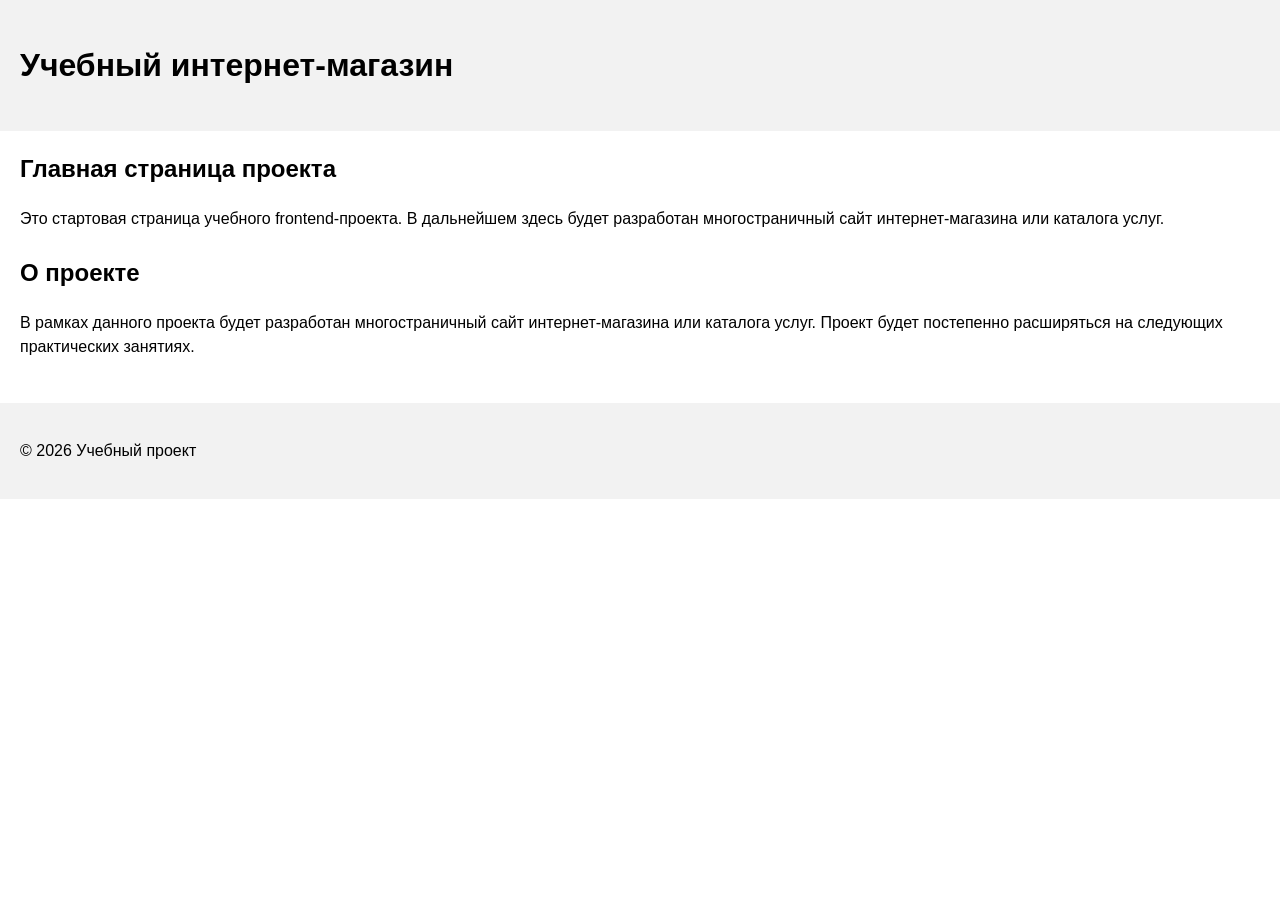
==== index.html @ af31fa7b "feat: add project description section" ====
<!DOCTYPE html>
<html lang="ru">
<head>
    <meta charset="UTF-8">
    <meta name="viewport" content="width=device-width, initial-scale=1.0">
    <title>Каталог товаров</title>
    <link rel="stylesheet" href="css/style.css">
</head>
<body>
    <header>
        <h1>Учебный интернет-магазин</h1>
    </header>
    <main>
        <section>
            <h2>Главная страница проекта</h2>
            <p>
                Это стартовая страница учебного frontend-проекта.
                В дальнейшем здесь будет разработан многостраничный сайт
                интернет-магазина или каталога услуг.
            </p>
        </section>
                <section>
            <h2>О проекте</h2>
            <p>
                В рамках данного проекта будет разработан многостраничный сайт
                интернет-магазина или каталога услуг. Проект будет постепенно
                расширяться на следующих практических занятиях.
            </p>
        </section>
    </main>
    <footer>
        <p>&copy; 2026 Учебный проект</p>
    </footer>
</body>
</html>
---- css/style.css ----
body {
    margin: 0;
    font-family: Arial, sans-serif;
    line-height: 1.5;
}

header, main, footer {
    padding: 20px;
}

header {
    background-color: #f2f2f2;
}

footer {
    background-color: #f2f2f2;
}
section {
    margin-bottom: 24px;
}

section h2 {
    margin-top: 0;
}
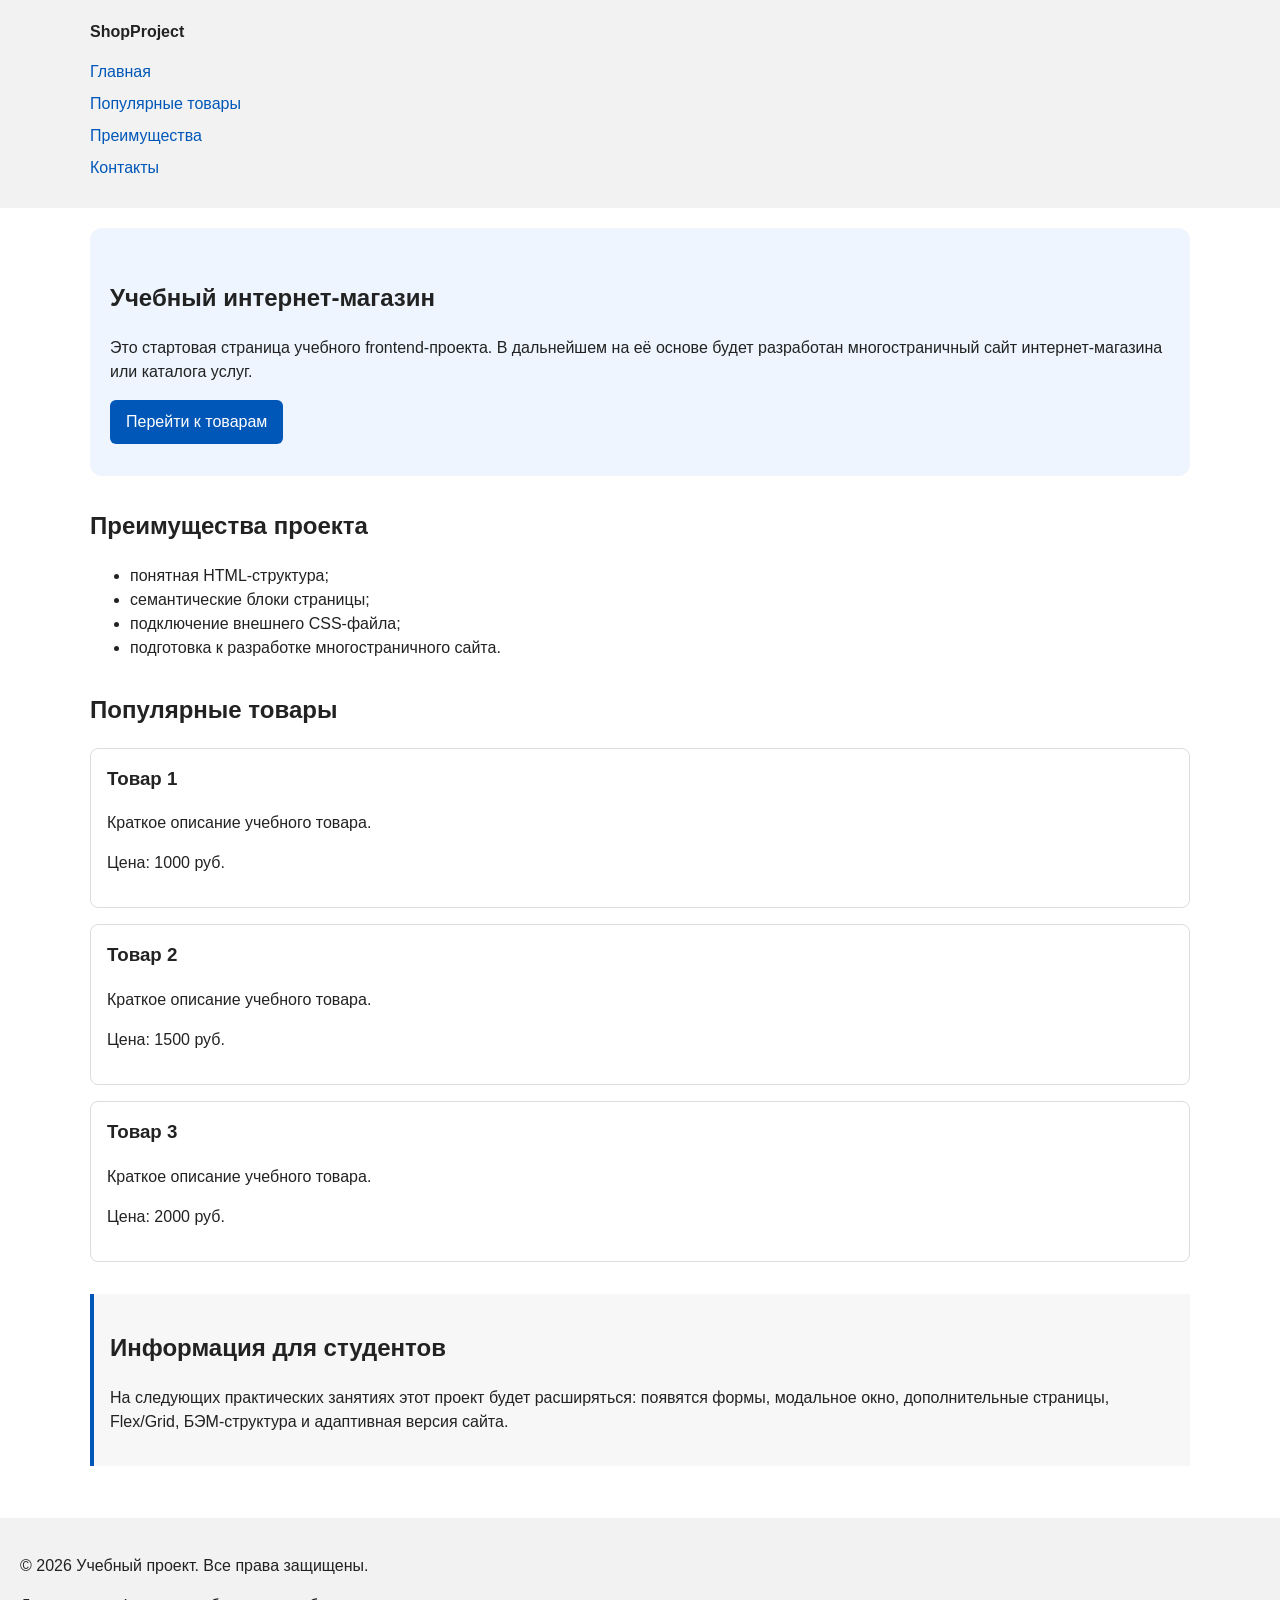
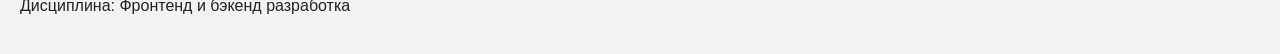
==== commit 061ca936: "feat: add semantic HTML structure and base CSS styles" ====
--- a/index.html
+++ b/index.html
@@ -1,35 +1,86 @@
 <!DOCTYPE html>
 <html lang="ru">
 <head>
-    <meta charset="UTF-8">
-    <meta name="viewport" content="width=device-width, initial-scale=1.0">
-    <title>Каталог товаров</title>
-    <link rel="stylesheet" href="css/style.css">
+  <meta charset="UTF-8">
+  <meta name="viewport" content="width=device-width, initial-scale=1.0">
+  <title>Учебный интернет-магазин</title>
+  <link rel="stylesheet" href="css/style.css">
 </head>
 <body>
-    <header>
-        <h1>Учебный интернет-магазин</h1>
-    </header>
-    <main>
-        <section>
-            <h2>Главная страница проекта</h2>
-            <p>
-                Это стартовая страница учебного frontend-проекта.
-                В дальнейшем здесь будет разработан многостраничный сайт
-                интернет-магазина или каталога услуг.
-            </p>
-        </section>
-                <section>
-            <h2>О проекте</h2>
-            <p>
-                В рамках данного проекта будет разработан многостраничный сайт
-                интернет-магазина или каталога услуг. Проект будет постепенно
-                расширяться на следующих практических занятиях.
-            </p>
-        </section>
-    </main>
-    <footer>
-        <p>&copy; 2026 Учебный проект</p>
-    </footer>
+
+  <header>
+    <div class="site-header">
+      <a class="site-logo" href="index.html">ShopProject</a>
+
+      <nav class="site-nav" aria-label="Основная навигация">
+        <ul class="site-nav__list">
+          <li><a href="index.html">Главная</a></li>
+          <li><a href="#popular">Популярные товары</a></li>
+          <li><a href="#advantages">Преимущества</a></li>
+          <li><a href="#contacts">Контакты</a></li>
+        </ul>
+      </nav>
+    </div>
+  </header>
+
+  <main>
+    <section class="hero">
+      <h1>Учебный интернет-магазин</h1>
+      <p>
+        Это стартовая страница учебного frontend-проекта.
+        В дальнейшем на её основе будет разработан многостраничный сайт
+        интернет-магазина или каталога услуг.
+      </p>
+      <a class="button" href="#popular">Перейти к товарам</a>
+    </section>
+
+    <section class="section" id="advantages">
+      <h2>Преимущества проекта</h2>
+
+      <ul class="advantages-list">
+        <li>понятная HTML-структура;</li>
+        <li>семантические блоки страницы;</li>
+        <li>подключение внешнего CSS-файла;</li>
+        <li>подготовка к разработке многостраничного сайта.</li>
+      </ul>
+    </section>
+
+    <section class="section" id="popular">
+      <h2>Популярные товары</h2>
+
+      <article class="product-card">
+        <h3>Товар 1</h3>
+        <p>Краткое описание учебного товара.</p>
+        <p>Цена: 1000 руб.</p>
+      </article>
+
+      <article class="product-card">
+        <h3>Товар 2</h3>
+        <p>Краткое описание учебного товара.</p>
+        <p>Цена: 1500 руб.</p>
+      </article>
+
+      <article class="product-card">
+        <h3>Товар 3</h3>
+        <p>Краткое описание учебного товара.</p>
+        <p>Цена: 2000 руб.</p>
+      </article>
+    </section>
+
+    <aside class="aside-info">
+      <h2>Информация для студентов</h2>
+      <p>
+        На следующих практических занятиях этот проект будет расширяться:
+        появятся формы, модальное окно, дополнительные страницы, Flex/Grid,
+        БЭМ-структура и адаптивная версия сайта.
+      </p>
+    </aside>
+  </main>
+
+  <footer id="contacts">
+    <p>&copy; 2026 Учебный проект. Все права защищены.</p>
+    <p>Дисциплина: Фронтенд и бэкенд разработка</p>
+  </footer>
+
 </body>
 </html>
--- a/css/style.css
+++ b/css/style.css
@@ -1,24 +1,172 @@
-body {
-    margin: 0;
-    font-family: Arial, sans-serif;
-    line-height: 1.5;
+/*
+  Универсальное правило для всех элементов.
+  border-box делает расчёт размеров более понятным:
+  width включает content, padding и border.
+*/
+* {
+  box-sizing: border-box;
 }
 
-header, main, footer {
-    padding: 20px;
+/*
+  Убираем стандартный внешний отступ браузера у body.
+  Без этого вокруг страницы может появиться белая рамка.
+*/
+body {
+  margin: 0;
+  font-family: Arial, sans-serif;
+  line-height: 1.5;
+  color: #222222;
+  background-color: #ffffff;
 }
 
-header {
-    background-color: #f2f2f2;
+/*
+  Задаём внутренние отступы для основных областей страницы.
+  Это делает содержимое визуально отделённым от краёв окна браузера.
+*/
+header,
+main,
+footer {
+  padding: 20px;
 }
 
-footer {
-    background-color: #f2f2f2;
-}
-section {
-    margin-bottom: 24px;
+/*
+  Оформляем шапку страницы.
+  Пока используется простой светло-серый фон.
+*/
+header {
+  background-color: #f2f2f2;
 }
 
-section h2 {
-    margin-top: 0;
+/*
+  Оформляем подвал страницы тем же фоном,
+  чтобы визуально отделить его от основного содержимого.
+*/
+footer {
+  background-color: #f2f2f2;
 }
+
+/*
+  Ограничиваем ширину содержимого шапки,
+  чтобы оно не растягивалось слишком сильно на широких экранах.
+*/
+.site-header {
+  max-width: 1100px;
+  margin: 0 auto;
+}
+
+/*
+  Оформляем текстовый логотип.
+*/
+.site-logo {
+  font-weight: bold;
+  text-decoration: none;
+  color: #222222;
+}
+
+/*
+  Убираем стандартные отступы и маркеры списка навигации.
+*/
+.site-nav__list {
+  padding: 0;
+  margin: 16px 0 0;
+  list-style: none;
+}
+
+/*
+  Добавляем расстояние между пунктами меню.
+*/
+.site-nav__list li {
+  margin-bottom: 8px;
+}
+
+/*
+  Оформляем ссылки меню.
+*/
+.site-nav__list a {
+  color: #0057b8;
+  text-decoration: none;
+}
+
+/*
+  При наведении мыши подчёркиваем ссылку.
+  Подробно состояния интерфейса будут рассмотрены в практической работе 1.7.
+*/
+.site-nav__list a:hover {
+  text-decoration: underline;
+}
+
+/*
+  Hero-блок — первый крупный блок страницы.
+  Он визуально отделяется от остальных разделов фоном и отступами.
+*/
+.hero {
+  max-width: 1100px;
+  margin: 0 auto 32px;
+  padding: 32px 20px;
+  background-color: #eef5ff;
+  border-radius: 12px;
+}
+
+/*
+  Общий класс для разделов страницы.
+*/
+.section {
+  max-width: 1100px;
+  margin: 0 auto 32px;
+}
+
+/*
+  Убираем лишний верхний отступ у заголовков разделов.
+*/
+.section h2 {
+  margin-top: 0;
+}
+
+/*
+  Карточка товара — самостоятельный блок.
+  На следующих занятиях карточки будут доработаны и выстроены в сетку.
+*/
+.product-card {
+  margin-bottom: 16px;
+  padding: 16px;
+  border: 1px solid #dddddd;
+  border-radius: 8px;
+  background-color: #ffffff;
+}
+
+/*
+  Убираем лишний верхний отступ у заголовка карточки.
+*/
+.product-card h3 {
+  margin-top: 0;
+}
+
+/*
+  Пока это обычная ссылка, но визуально она оформляется как кнопка.
+*/
+.button {
+  display: inline-block;
+  padding: 10px 16px;
+  color: #ffffff;
+  background-color: #0057b8;
+  text-decoration: none;
+  border-radius: 6px;
+}
+
+/*
+  Простое состояние наведения для кнопки.
+*/
+.button:hover {
+  background-color: #003f86;
+}
+
+/*
+  Дополнительный информационный блок.
+*/
+.aside-info {
+  max-width: 1100px;
+  margin: 0 auto 32px;
+  padding: 16px;
+  border-left: 4px solid #0057b8;
+  background-color: #f7f7f7;
+}
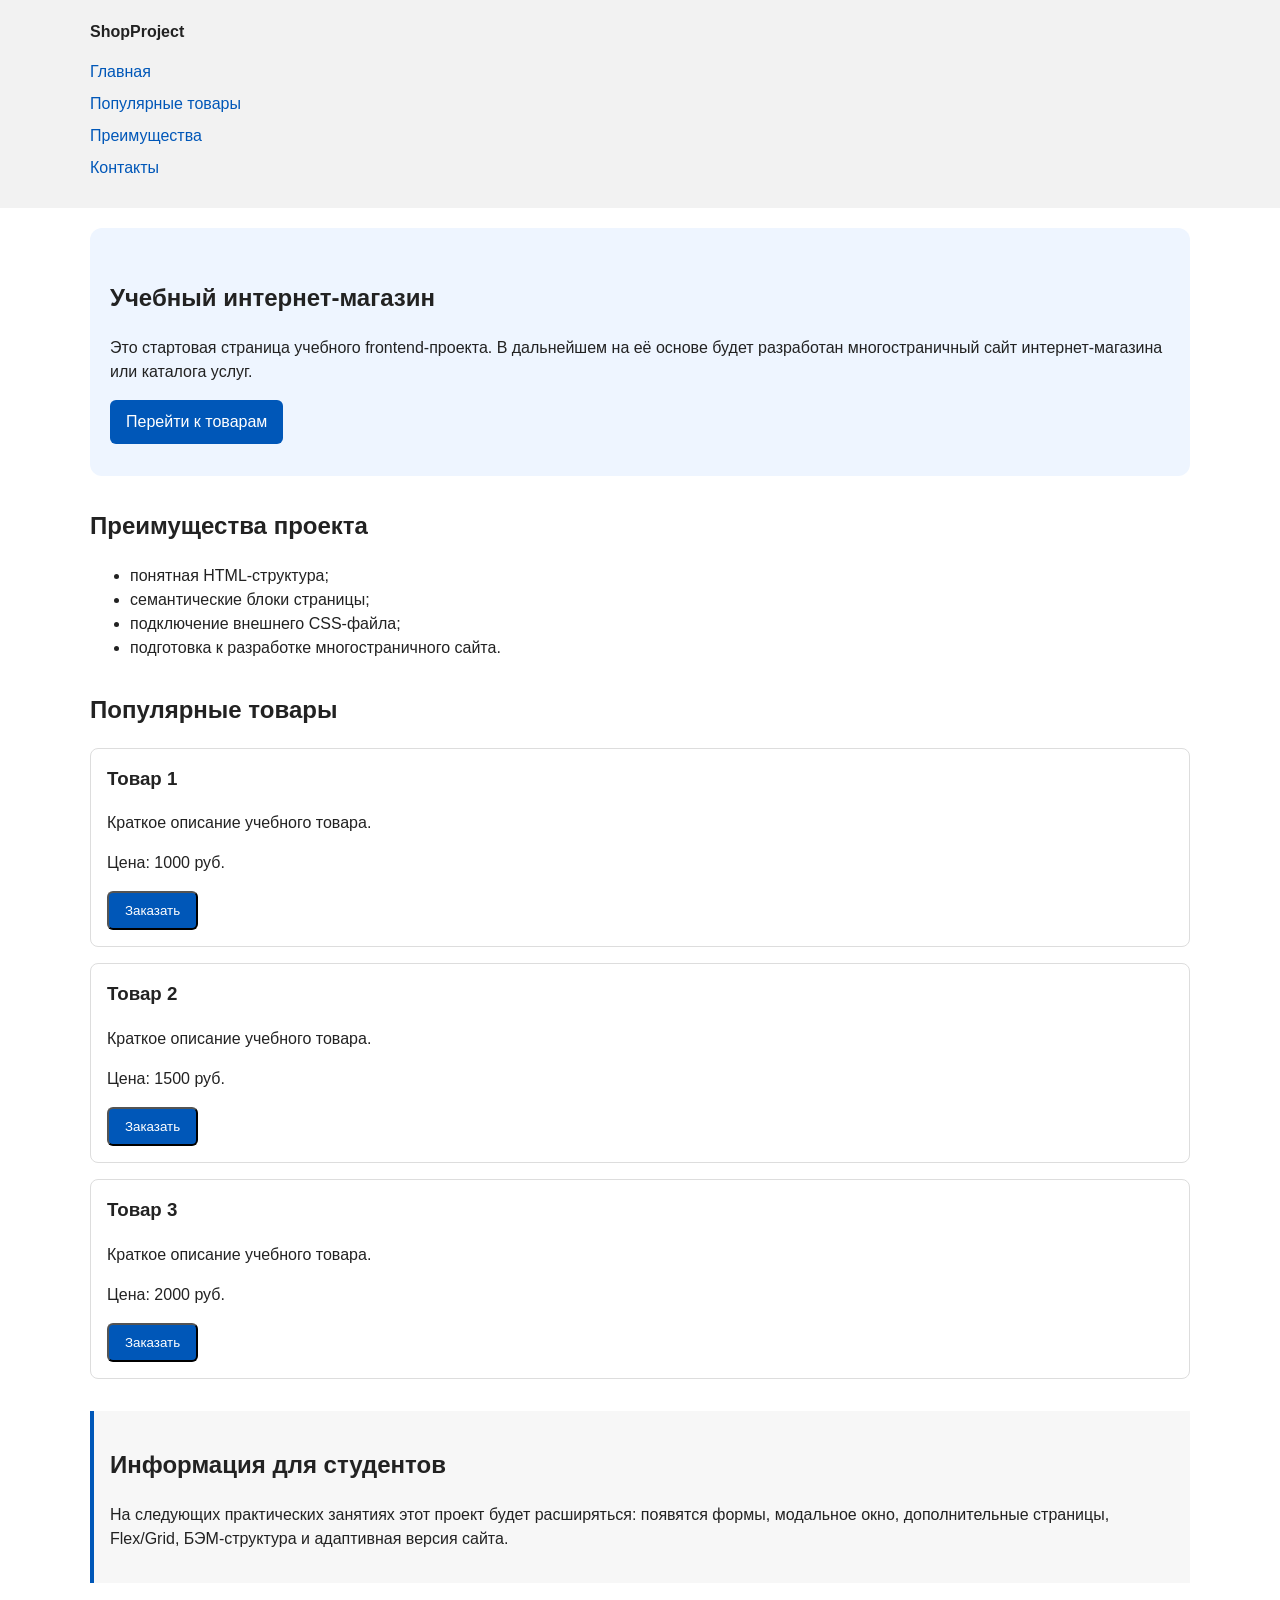
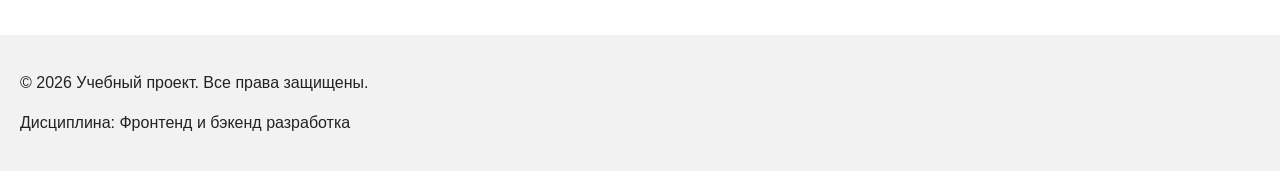
==== commit 17ad7df8: "feat: add order form modal and validation" ====
--- a/index.html
+++ b/index.html
@@ -5,6 +5,7 @@
   <meta name="viewport" content="width=device-width, initial-scale=1.0">
   <title>Учебный интернет-магазин</title>
   <link rel="stylesheet" href="css/style.css">
+  <script src="js/main.js" defer></script>
 </head>
 <body>
 
@@ -52,18 +53,27 @@
         <h3>Товар 1</h3>
         <p>Краткое описание учебного товара.</p>
         <p>Цена: 1000 руб.</p>
+        <button class="button product-card__button" type="button" data-product="Товар 1">
+          Заказать
+        </button>
       </article>
 
       <article class="product-card">
         <h3>Товар 2</h3>
         <p>Краткое описание учебного товара.</p>
         <p>Цена: 1500 руб.</p>
+        <button class="button product-card__button" type="button" data-product="Товар 2">
+          Заказать
+        </button>
       </article>
 
       <article class="product-card">
         <h3>Товар 3</h3>
         <p>Краткое описание учебного товара.</p>
         <p>Цена: 2000 руб.</p>
+        <button class="button product-card__button" type="button" data-product="Товар 3">
+          Заказать
+        </button>
       </article>
     </section>
 
@@ -82,5 +92,102 @@
     <p>Дисциплина: Фронтенд и бэкенд разработка</p>
   </footer>
 
+  <dialog class="order-dialog" id="order-dialog" aria-labelledby="order-dialog-title">
+    <h2 id="order-dialog-title">Оформление заявки</h2>
+
+    <form class="order-form" id="order-form" action="#" method="post" novalidate>
+      <input id="selected-product" name="selected-product" type="hidden">
+
+      <div class="form-field">
+        <label for="order-name">Имя</label>
+        <input
+          id="order-name"
+          name="name"
+          type="text"
+          placeholder="Введите ваше имя"
+          minlength="2"
+          autocomplete="given-name"
+          required
+        >
+      </div>
+
+      <div class="form-field">
+        <label for="order-email">E-mail</label>
+        <input
+          id="order-email"
+          name="email"
+          type="email"
+          placeholder="example@mail.ru"
+          autocomplete="email"
+          required
+        >
+      </div>
+
+      <div class="form-field">
+        <label for="order-phone">Телефон</label>
+        <input
+          id="order-phone"
+          name="phone"
+          type="tel"
+          inputmode="tel"
+          placeholder="+7 (900) 000-00-00"
+          pattern="^\+7 \(\d{3}\) \d{3}-\d{2}-\d{2}$"
+          required
+        >
+        <small>Формат: +7 (900) 000-00-00</small>
+      </div>
+
+      <div class="form-field">
+        <label for="order-date">Дата связи</label>
+        <input
+          id="order-date"
+          name="date"
+          type="date"
+        >
+      </div>
+
+      <div class="form-field">
+        <label for="order-topic">Тема заявки</label>
+        <select id="order-topic" name="topic" required>
+          <option value="">Выберите тему</option>
+          <option value="product">Заказ товара</option>
+          <option value="consultation">Консультация</option>
+          <option value="delivery">Доставка</option>
+        </select>
+      </div>
+
+      <div class="form-field">
+        <label for="order-comment">Комментарий</label>
+        <textarea
+          id="order-comment"
+          name="comment"
+          rows="4"
+          placeholder="Укажите дополнительную информацию"
+        ></textarea>
+      </div>
+
+      <div class="form-field form-field--checkbox">
+        <label>
+          <input
+            id="order-agreement"
+            name="agreement"
+            type="checkbox"
+            required
+          >
+          Я согласен на обработку данных
+        </label>
+      </div>
+
+      <div class="form-actions">
+        <button type="button" id="close-order-dialog">Закрыть</button>
+        <button type="submit">Отправить заявку</button>
+      </div>
+    </form>
+  </dialog>
+
+  <p class="success-message" id="success-message" hidden>
+    Форма успешно отправлена!
+  </p>
+
 </body>
 </html>
--- a/css/style.css
+++ b/css/style.css
@@ -170,3 +170,105 @@
   border-left: 4px solid #0057b8;
   background-color: #f7f7f7;
 }
+
+/*
+  Модальное окно.
+  Элемент dialog сам умеет открываться поверх страницы.
+*/
+.order-dialog {
+  width: min(100% - 32px, 560px);
+  padding: 24px;
+  border: none;
+  border-radius: 12px;
+}
+
+/*
+  Затемнение фона за модальным окном.
+*/
+.order-dialog::backdrop {
+  background-color: rgba(0, 0, 0, 0.5);
+}
+
+/*
+  Поле формы.
+  Каждый блок получает нижний отступ.
+*/
+.form-field {
+  margin-bottom: 16px;
+}
+
+/*
+  Подпись поля.
+*/
+.form-field label {
+  display: block;
+  margin-bottom: 6px;
+}
+
+/*
+  Основные поля формы.
+*/
+.form-field input,
+.form-field select,
+.form-field textarea {
+  width: 100%;
+  padding: 10px 12px;
+  border: 1px solid #cccccc;
+  border-radius: 6px;
+  font: inherit;
+}
+
+/*
+  Checkbox не должен занимать всю ширину.
+*/
+.form-field input[type="checkbox"] {
+  width: auto;
+}
+
+/*
+  Подсказка под полем телефона.
+*/
+.form-field small {
+  display: block;
+  margin-top: 4px;
+  color: #666666;
+}
+
+/*
+  Видимый фокус для клавиатурной навигации.
+*/
+.form-field input:focus-visible,
+.form-field select:focus-visible,
+.form-field textarea:focus-visible,
+.form-actions button:focus-visible {
+  outline: 2px solid #0057b8;
+  outline-offset: 2px;
+}
+
+/*
+  Подсветка ошибочных полей.
+  Атрибут aria-invalid будет добавляться через JavaScript.
+*/
+[aria-invalid="true"] {
+  border-color: #b00020;
+}
+
+/*
+  Кнопки формы.
+*/
+.form-actions {
+  display: flex;
+  gap: 12px;
+  margin-top: 20px;
+}
+
+/*
+  Сообщение об успешной отправке.
+*/
+.success-message {
+  max-width: 1100px;
+  margin: 24px auto;
+  padding: 16px;
+  border-left: 4px solid #168a2f;
+  background-color: #eefaf0;
+}
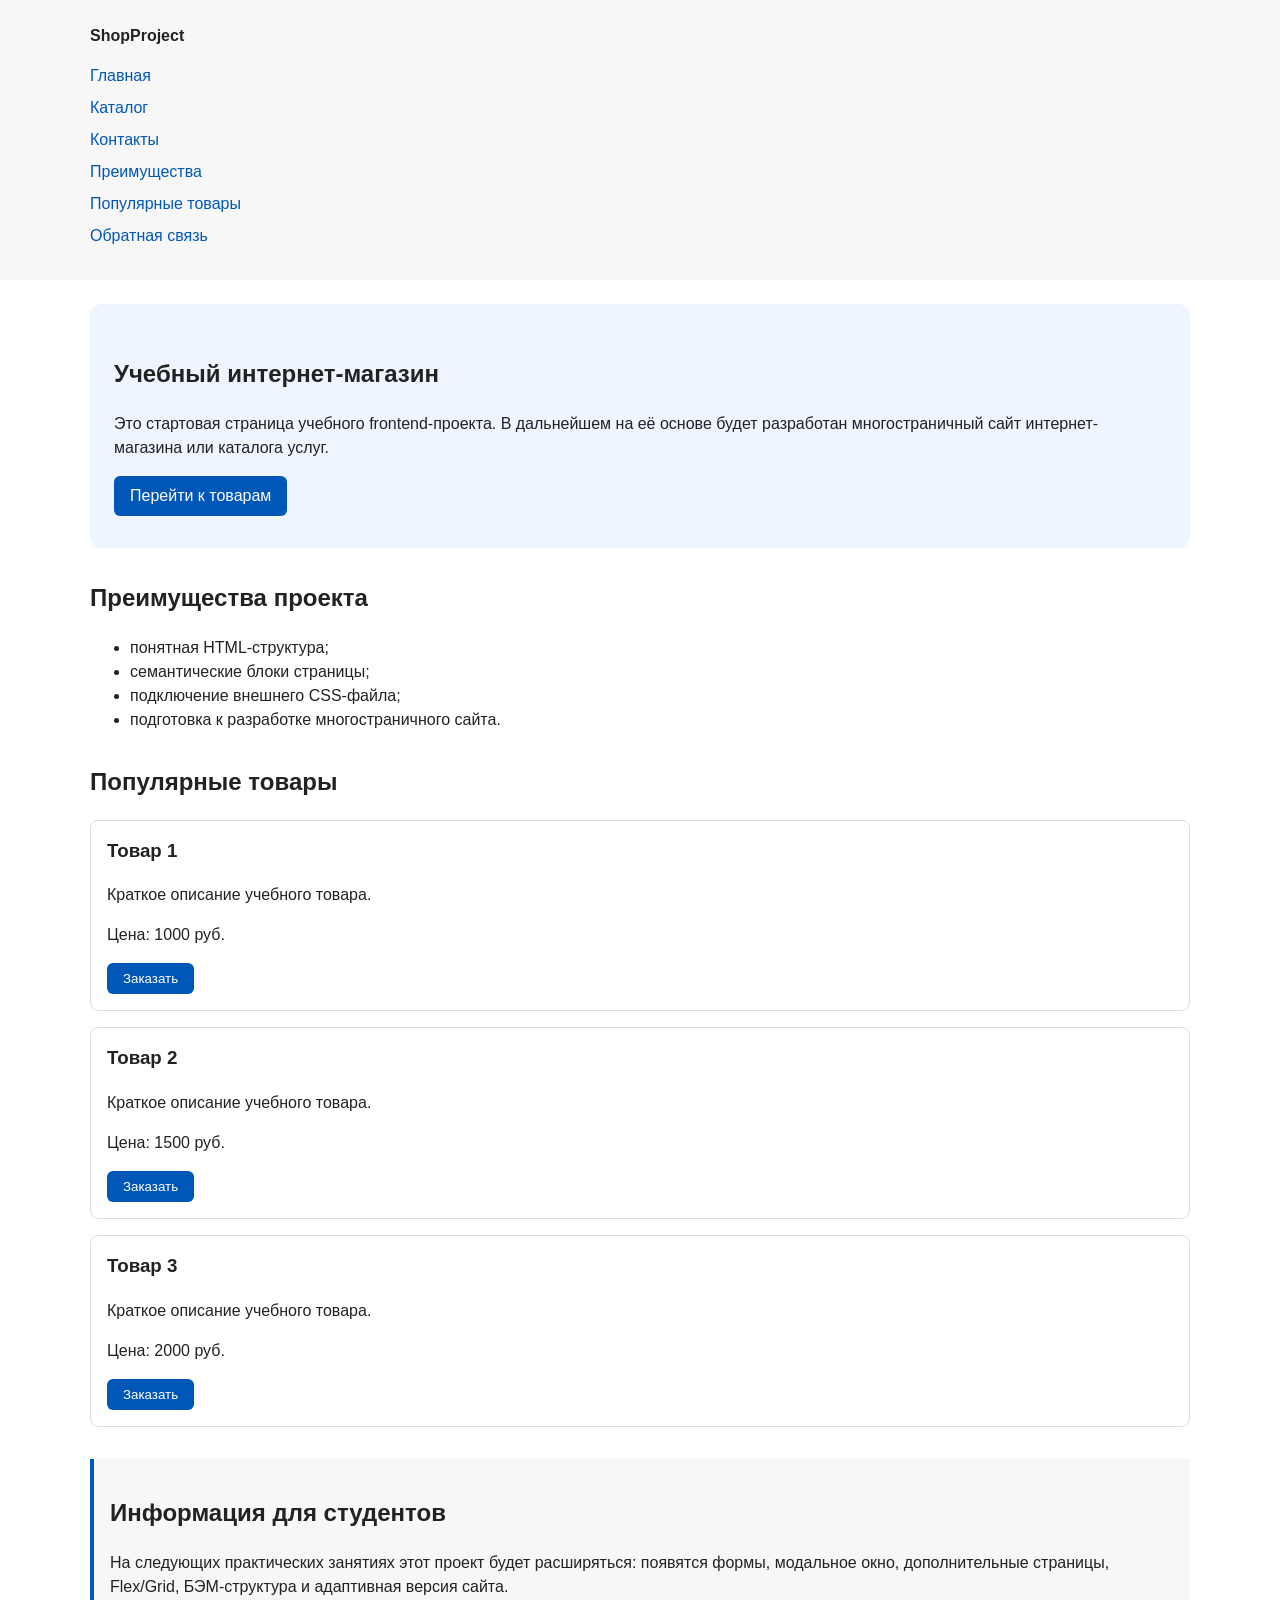
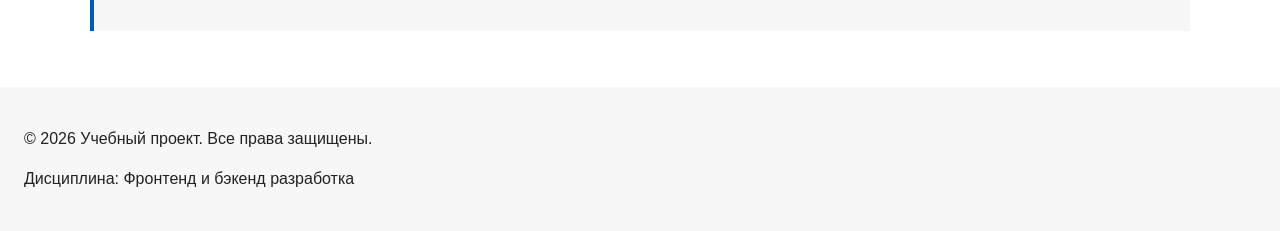
==== commit c26d18df: "feat: add multi-page structure navigation and anchors" ====
--- a/index.html
+++ b/index.html
@@ -3,6 +3,7 @@
 <head>
   <meta charset="UTF-8">
   <meta name="viewport" content="width=device-width, initial-scale=1.0">
+  <meta name="description" content="Учебный интернет-магазин: главная страница проекта.">
   <title>Учебный интернет-магазин</title>
   <link rel="stylesheet" href="css/style.css">
   <script src="js/main.js" defer></script>
@@ -16,9 +17,11 @@
       <nav class="site-nav" aria-label="Основная навигация">
         <ul class="site-nav__list">
           <li><a href="index.html">Главная</a></li>
-          <li><a href="#popular">Популярные товары</a></li>
-          <li><a href="#advantages">Преимущества</a></li>
-          <li><a href="#contacts">Контакты</a></li>
+          <li><a href="catalog.html">Каталог</a></li>
+          <li><a href="contacts.html">Контакты</a></li>
+          <li><a href="index.html#advantages">Преимущества</a></li>
+          <li><a href="index.html#popular">Популярные товары</a></li>
+          <li><a href="index.html#contacts">Обратная связь</a></li>
         </ul>
       </nav>
     </div>
--- a/css/style.css
+++ b/css/style.css
@@ -1,274 +1,283 @@
-/*
-  Универсальное правило для всех элементов.
-  border-box делает расчёт размеров более понятным:
-  width включает content, padding и border.
-*/
+/* ===============================
+   1. Переменные проекта
+   =============================== */
+
+:root {
+  /* Основные цвета проекта */
+  --color-bg: #ffffff;
+  --color-text: #222222;
+  --color-muted: #666666;
+  --color-primary: #0057b8;
+  --color-primary-dark: #003f86;
+  --color-border: #dddddd;
+  --color-surface: #f7f7f7;
+  --color-surface-accent: #eef5ff;
+  --color-danger: #b00020;
+  --color-success: #168a2f;
+  --color-success-bg: #eefaf0;
+  --color-white: #ffffff;
+
+  /* Отступы */
+  --space-xs: 4px;
+  --space-sm: 8px;
+  --space-md: 16px;
+  --space-lg: 24px;
+  --space-xl: 32px;
+
+  /* Скругления */
+  --radius-sm: 6px;
+  --radius-md: 8px;
+  --radius-lg: 12px;
+
+  /* Размеры */
+  --container-width: 1100px;
+}
+
+/* ===============================
+   2. Базовые стили
+   =============================== */
+
 * {
   box-sizing: border-box;
 }
 
-/*
-  Убираем стандартный внешний отступ браузера у body.
-  Без этого вокруг страницы может появиться белая рамка.
-*/
+html {
+  scroll-behavior: smooth;
+}
+
 body {
   margin: 0;
   font-family: Arial, sans-serif;
   line-height: 1.5;
-  color: #222222;
-  background-color: #ffffff;
-}
-
-/*
-  Задаём внутренние отступы для основных областей страницы.
-  Это делает содержимое визуально отделённым от краёв окна браузера.
-*/
+  color: var(--color-text);
+  background-color: var(--color-bg);
+}
+
 header,
 main,
 footer {
-  padding: 20px;
-}
-
-/*
-  Оформляем шапку страницы.
-  Пока используется простой светло-серый фон.
-*/
+  padding: var(--space-lg);
+}
+
 header {
-  background-color: #f2f2f2;
-}
-
-/*
-  Оформляем подвал страницы тем же фоном,
-  чтобы визуально отделить его от основного содержимого.
-*/
+  background-color: var(--color-surface);
+}
+
 footer {
-  background-color: #f2f2f2;
-}
-
-/*
-  Ограничиваем ширину содержимого шапки,
-  чтобы оно не растягивалось слишком сильно на широких экранах.
-*/
+  background-color: var(--color-surface);
+}
+
+/* ===============================
+   3. Общие элементы интерфейса
+   =============================== */
+
+a {
+  color: var(--color-primary);
+}
+
+a:hover {
+  color: var(--color-primary-dark);
+}
+
+a:focus-visible {
+  outline: 2px solid var(--color-primary);
+  outline-offset: 3px;
+}
+
+.button {
+  display: inline-block;
+  padding: var(--space-sm) var(--space-md);
+  color: var(--color-white);
+  background-color: var(--color-primary);
+  text-decoration: none;
+  border: none;
+  border-radius: var(--radius-sm);
+  cursor: pointer;
+}
+
+.button:hover {
+  background-color: var(--color-primary-dark);
+}
+
+.button:focus-visible {
+  outline: 2px solid var(--color-primary);
+  outline-offset: 3px;
+}
+
+.button:disabled {
+  opacity: 0.6;
+  cursor: not-allowed;
+}
+
+:target {
+  outline: 2px dashed var(--color-primary);
+  outline-offset: 4px;
+}
+
+/* ===============================
+   4. Компоненты страницы
+   =============================== */
+
 .site-header {
-  max-width: 1100px;
+  max-width: var(--container-width);
   margin: 0 auto;
 }
 
-/*
-  Оформляем текстовый логотип.
-*/
 .site-logo {
   font-weight: bold;
   text-decoration: none;
-  color: #222222;
-}
-
-/*
-  Убираем стандартные отступы и маркеры списка навигации.
-*/
+  color: var(--color-text);
+}
+
 .site-nav__list {
   padding: 0;
-  margin: 16px 0 0;
+  margin: var(--space-md) 0 0;
   list-style: none;
 }
 
-/*
-  Добавляем расстояние между пунктами меню.
-*/
 .site-nav__list li {
-  margin-bottom: 8px;
-}
-
-/*
-  Оформляем ссылки меню.
-*/
+  margin-bottom: var(--space-sm);
+}
+
 .site-nav__list a {
-  color: #0057b8;
+  color: var(--color-primary);
   text-decoration: none;
 }
 
-/*
-  При наведении мыши подчёркиваем ссылку.
-  Подробно состояния интерфейса будут рассмотрены в практической работе 1.7.
-*/
 .site-nav__list a:hover {
   text-decoration: underline;
 }
 
-/*
-  Hero-блок — первый крупный блок страницы.
-  Он визуально отделяется от остальных разделов фоном и отступами.
-*/
 .hero {
-  max-width: 1100px;
-  margin: 0 auto 32px;
-  padding: 32px 20px;
-  background-color: #eef5ff;
-  border-radius: 12px;
-}
-
-/*
-  Общий класс для разделов страницы.
-*/
+  max-width: var(--container-width);
+  margin: 0 auto var(--space-xl);
+  padding: var(--space-xl) var(--space-lg);
+  background-color: var(--color-surface-accent);
+  border-radius: var(--radius-lg);
+}
+
 .section {
-  max-width: 1100px;
-  margin: 0 auto 32px;
-}
-
-/*
-  Убираем лишний верхний отступ у заголовков разделов.
-*/
+  max-width: var(--container-width);
+  margin: 0 auto var(--space-xl);
+}
+
 .section h2 {
   margin-top: 0;
 }
 
-/*
-  Карточка товара — самостоятельный блок.
-  На следующих занятиях карточки будут доработаны и выстроены в сетку.
-*/
 .product-card {
-  margin-bottom: 16px;
-  padding: 16px;
-  border: 1px solid #dddddd;
-  border-radius: 8px;
-  background-color: #ffffff;
-}
-
-/*
-  Убираем лишний верхний отступ у заголовка карточки.
-*/
+  margin-bottom: var(--space-md);
+  padding: var(--space-md);
+  border: 1px solid var(--color-border);
+  border-radius: var(--radius-md);
+  background-color: var(--color-bg);
+}
+
+.product-card:hover {
+  border-color: var(--color-primary);
+}
+
 .product-card h3 {
   margin-top: 0;
 }
 
-/*
-  Пока это обычная ссылка, но визуально она оформляется как кнопка.
-*/
-.button {
-  display: inline-block;
-  padding: 10px 16px;
-  color: #ffffff;
-  background-color: #0057b8;
-  text-decoration: none;
-  border-radius: 6px;
-}
-
-/*
-  Простое состояние наведения для кнопки.
-*/
-.button:hover {
-  background-color: #003f86;
-}
-
-/*
-  Дополнительный информационный блок.
-*/
 .aside-info {
-  max-width: 1100px;
-  margin: 0 auto 32px;
-  padding: 16px;
-  border-left: 4px solid #0057b8;
-  background-color: #f7f7f7;
-}
-
-/*
-  Модальное окно.
-  Элемент dialog сам умеет открываться поверх страницы.
-*/
+  max-width: var(--container-width);
+  margin: 0 auto var(--space-xl);
+  padding: var(--space-md);
+  border-left: 4px solid var(--color-primary);
+  background-color: var(--color-surface);
+}
+
+.breadcrumbs {
+  max-width: var(--container-width);
+  margin: 0 auto var(--space-md);
+  font-size: 14px;
+  color: var(--color-muted);
+}
+
+.breadcrumbs a {
+  color: var(--color-primary);
+}
+
+.breadcrumbs span::before {
+  content: " / ";
+  color: var(--color-muted);
+}
+
+/* ===============================
+   5. Форма и модальное окно
+   =============================== */
+
 .order-dialog {
   width: min(100% - 32px, 560px);
-  padding: 24px;
+  padding: var(--space-lg);
   border: none;
-  border-radius: 12px;
-}
-
-/*
-  Затемнение фона за модальным окном.
-*/
+  border-radius: var(--radius-lg);
+}
+
 .order-dialog::backdrop {
   background-color: rgba(0, 0, 0, 0.5);
 }
 
-/*
-  Поле формы.
-  Каждый блок получает нижний отступ.
-*/
 .form-field {
-  margin-bottom: 16px;
-}
-
-/*
-  Подпись поля.
-*/
+  margin-bottom: var(--space-md);
+}
+
 .form-field label {
   display: block;
-  margin-bottom: 6px;
-}
-
-/*
-  Основные поля формы.
-*/
+  margin-bottom: var(--space-xs);
+}
+
 .form-field input,
 .form-field select,
 .form-field textarea {
   width: 100%;
   padding: 10px 12px;
-  border: 1px solid #cccccc;
-  border-radius: 6px;
+  border: 1px solid var(--color-border);
+  border-radius: var(--radius-sm);
   font: inherit;
 }
 
-/*
-  Checkbox не должен занимать всю ширину.
-*/
 .form-field input[type="checkbox"] {
   width: auto;
 }
 
-/*
-  Подсказка под полем телефона.
-*/
 .form-field small {
   display: block;
-  margin-top: 4px;
-  color: #666666;
-}
-
-/*
-  Видимый фокус для клавиатурной навигации.
-*/
+  margin-top: var(--space-xs);
+  color: var(--color-muted);
+}
+
+.form-field input:hover,
+.form-field select:hover,
+.form-field textarea:hover {
+  border-color: var(--color-primary);
+}
+
 .form-field input:focus-visible,
 .form-field select:focus-visible,
 .form-field textarea:focus-visible,
 .form-actions button:focus-visible {
-  outline: 2px solid #0057b8;
-  outline-offset: 2px;
-}
-
-/*
-  Подсветка ошибочных полей.
-  Атрибут aria-invalid будет добавляться через JavaScript.
-*/
+  outline: 2px solid var(--color-primary);
+  outline-offset: 3px;
+}
+
 [aria-invalid="true"] {
-  border-color: #b00020;
-}
-
-/*
-  Кнопки формы.
-*/
+  border-color: var(--color-danger);
+}
+
 .form-actions {
   display: flex;
-  gap: 12px;
-  margin-top: 20px;
-}
-
-/*
-  Сообщение об успешной отправке.
-*/
+  gap: var(--space-sm);
+  margin-top: var(--space-lg);
+}
+
 .success-message {
-  max-width: 1100px;
-  margin: 24px auto;
-  padding: 16px;
-  border-left: 4px solid #168a2f;
-  background-color: #eefaf0;
-}
+  max-width: var(--container-width);
+  margin: var(--space-lg) auto;
+  padding: var(--space-md);
+  border-left: 4px solid var(--color-success);
+  background-color: var(--color-success-bg);
+
+}
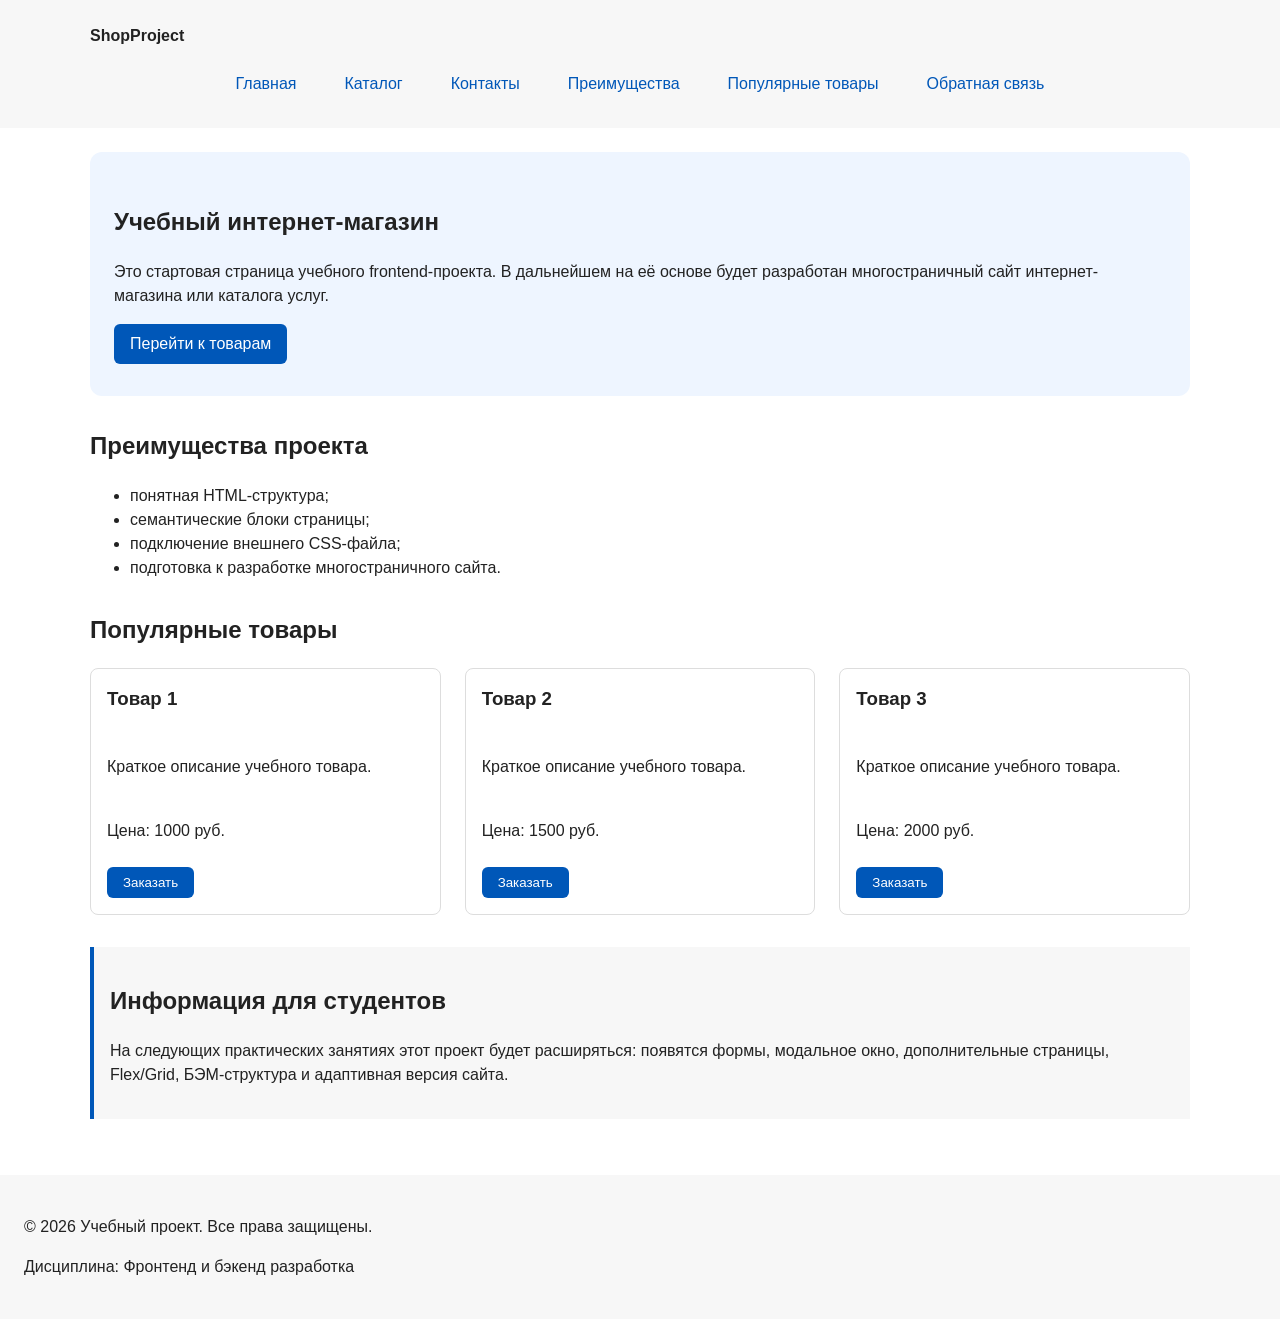
==== commit dc5d919e: "feat: add flex navigation and grid catalog layout" ====
--- a/index.html
+++ b/index.html
@@ -52,32 +52,34 @@
     <section class="section" id="popular">
       <h2>Популярные товары</h2>
 
-      <article class="product-card">
-        <h3>Товар 1</h3>
-        <p>Краткое описание учебного товара.</p>
-        <p>Цена: 1000 руб.</p>
-        <button class="button product-card__button" type="button" data-product="Товар 1">
-          Заказать
-        </button>
-      </article>
+      <div class="products-grid">
+        <article class="product-card">
+          <h3>Товар 1</h3>
+          <p>Краткое описание учебного товара.</p>
+          <p>Цена: 1000 руб.</p>
+          <button class="button product-card__button" type="button" data-product="Товар 1">
+            Заказать
+          </button>
+        </article>
 
-      <article class="product-card">
-        <h3>Товар 2</h3>
-        <p>Краткое описание учебного товара.</p>
-        <p>Цена: 1500 руб.</p>
-        <button class="button product-card__button" type="button" data-product="Товар 2">
-          Заказать
-        </button>
-      </article>
+        <article class="product-card">
+          <h3>Товар 2</h3>
+          <p>Краткое описание учебного товара.</p>
+          <p>Цена: 1500 руб.</p>
+          <button class="button product-card__button" type="button" data-product="Товар 2">
+            Заказать
+          </button>
+        </article>
 
-      <article class="product-card">
-        <h3>Товар 3</h3>
-        <p>Краткое описание учебного товара.</p>
-        <p>Цена: 2000 руб.</p>
-        <button class="button product-card__button" type="button" data-product="Товар 3">
-          Заказать
-        </button>
-      </article>
+        <article class="product-card">
+          <h3>Товар 3</h3>
+          <p>Краткое описание учебного товара.</p>
+          <p>Цена: 2000 руб.</p>
+          <button class="button product-card__button" type="button" data-product="Товар 3">
+            Заказать
+          </button>
+        </article>
+      </div>
     </section>
 
     <aside class="aside-info">
--- a/css/style.css
+++ b/css/style.css
@@ -130,22 +130,27 @@
 }
 
 .site-nav__list {
+  display: flex;
+  flex-wrap: wrap;
+  justify-content: center;
+  align-items: center;
+  gap: var(--space-md);
   padding: 0;
   margin: var(--space-md) 0 0;
   list-style: none;
 }
 
-.site-nav__list li {
-  margin-bottom: var(--space-sm);
-}
-
 .site-nav__list a {
+  display: inline-block;
+  padding: var(--space-sm) var(--space-md);
   color: var(--color-primary);
   text-decoration: none;
+  border-radius: var(--radius-sm);
 }
 
 .site-nav__list a:hover {
-  text-decoration: underline;
+  color: var(--color-white);
+  background-color: var(--color-primary);
 }
 
 .hero {
@@ -165,8 +170,17 @@
   margin-top: 0;
 }
 
+.products-grid {
+  display: grid;
+  grid-template-columns: repeat(3, 1fr);
+  gap: var(--space-lg);
+}
+
 .product-card {
-  margin-bottom: var(--space-md);
+  display: flex;
+  flex-direction: column;
+  gap: var(--space-sm);
+  margin-bottom: 0;
   padding: var(--space-md);
   border: 1px solid var(--color-border);
   border-radius: var(--radius-md);
@@ -179,6 +193,11 @@
 
 .product-card h3 {
   margin-top: 0;
+}
+
+.product-card .button {
+  margin-top: auto;
+  align-self: flex-start;
 }
 
 .aside-info {
@@ -203,6 +222,56 @@
 .breadcrumbs span::before {
   content: " / ";
   color: var(--color-muted);
+}
+
+.catalog-layout {
+  max-width: var(--container-width);
+  margin: 0 auto var(--space-xl);
+  display: grid;
+  grid-template-columns: 260px 1fr;
+  grid-template-areas: "filters products";
+  gap: var(--space-lg);
+}
+
+.catalog-filters {
+  grid-area: filters;
+  padding: var(--space-md);
+  border: 1px solid var(--color-border);
+  border-radius: var(--radius-md);
+  background-color: var(--color-surface);
+}
+
+.catalog-products {
+  grid-area: products;
+}
+
+.filters-form {
+  display: grid;
+  gap: var(--space-md);
+}
+
+.filters-form fieldset {
+  margin: 0;
+  padding: var(--space-md);
+  border: 1px solid var(--color-border);
+  border-radius: var(--radius-sm);
+}
+
+.filters-form legend {
+  font-weight: 700;
+}
+
+.filters-form label {
+  display: block;
+  margin-bottom: var(--space-sm);
+}
+
+.filters-form input[type="number"] {
+  width: 100%;
+  padding: 8px 10px;
+  border: 1px solid var(--color-border);
+  border-radius: var(--radius-sm);
+  font: inherit;
 }
 
 /* ===============================
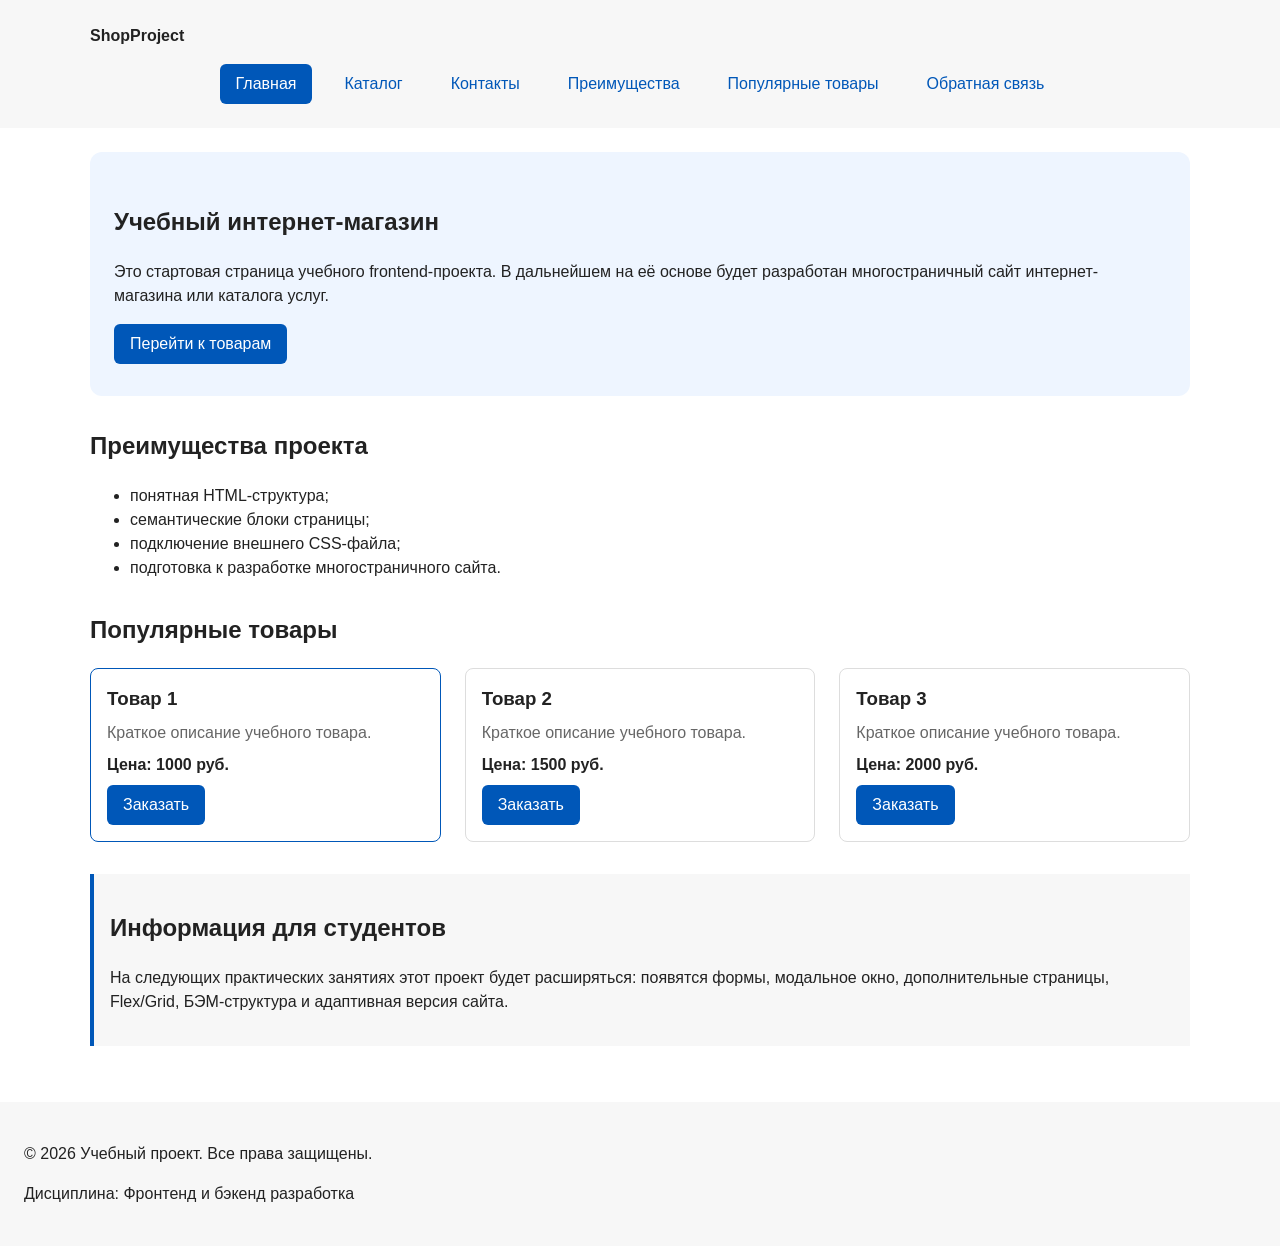
==== commit 17555bb7: "refactor: apply BEM naming to CSS classes" ====
--- a/index.html
+++ b/index.html
@@ -10,18 +10,18 @@
 </head>
 <body>
 
-  <header>
-    <div class="site-header">
-      <a class="site-logo" href="index.html">ShopProject</a>
+  <header class="site-header">
+    <div class="site-header__inner">
+      <a class="site-header__logo" href="index.html">ShopProject</a>
 
       <nav class="site-nav" aria-label="Основная навигация">
         <ul class="site-nav__list">
-          <li><a href="index.html">Главная</a></li>
-          <li><a href="catalog.html">Каталог</a></li>
-          <li><a href="contacts.html">Контакты</a></li>
-          <li><a href="index.html#advantages">Преимущества</a></li>
-          <li><a href="index.html#popular">Популярные товары</a></li>
-          <li><a href="index.html#contacts">Обратная связь</a></li>
+          <li class="site-nav__item"><a class="site-nav__link site-nav__link--active" href="index.html">Главная</a></li>
+          <li class="site-nav__item"><a class="site-nav__link" href="catalog.html">Каталог</a></li>
+          <li class="site-nav__item"><a class="site-nav__link" href="contacts.html">Контакты</a></li>
+          <li class="site-nav__item"><a class="site-nav__link" href="index.html#advantages">Преимущества</a></li>
+          <li class="site-nav__item"><a class="site-nav__link" href="index.html#popular">Популярные товары</a></li>
+          <li class="site-nav__item"><a class="site-nav__link" href="index.html#contacts">Обратная связь</a></li>
         </ul>
       </nav>
     </div>
@@ -29,62 +29,62 @@
 
   <main>
     <section class="hero">
-      <h1>Учебный интернет-магазин</h1>
-      <p>
+      <h1 class="hero__title">Учебный интернет-магазин</h1>
+      <p class="hero__text">
         Это стартовая страница учебного frontend-проекта.
         В дальнейшем на её основе будет разработан многостраничный сайт
         интернет-магазина или каталога услуг.
       </p>
-      <a class="button" href="#popular">Перейти к товарам</a>
+      <a class="button button--primary hero__button" href="#popular">Перейти к товарам</a>
     </section>
 
     <section class="section" id="advantages">
-      <h2>Преимущества проекта</h2>
+      <h2 class="section__title">Преимущества проекта</h2>
 
       <ul class="advantages-list">
-        <li>понятная HTML-структура;</li>
-        <li>семантические блоки страницы;</li>
-        <li>подключение внешнего CSS-файла;</li>
-        <li>подготовка к разработке многостраничного сайта.</li>
+        <li class="advantages-list__item">понятная HTML-структура;</li>
+        <li class="advantages-list__item">семантические блоки страницы;</li>
+        <li class="advantages-list__item">подключение внешнего CSS-файла;</li>
+        <li class="advantages-list__item">подготовка к разработке многостраничного сайта.</li>
       </ul>
     </section>
 
     <section class="section" id="popular">
-      <h2>Популярные товары</h2>
+      <h2 class="section__title">Популярные товары</h2>
 
       <div class="products-grid">
-        <article class="product-card">
-          <h3>Товар 1</h3>
-          <p>Краткое описание учебного товара.</p>
-          <p>Цена: 1000 руб.</p>
-          <button class="button product-card__button" type="button" data-product="Товар 1">
+        <article class="product-card product-card--featured">
+          <h3 class="product-card__title">Товар 1</h3>
+          <p class="product-card__description">Краткое описание учебного товара.</p>
+          <p class="product-card__price">Цена: 1000 руб.</p>
+          <button class="button button--primary product-card__button" type="button" data-product="Товар 1">
             Заказать
           </button>
         </article>
 
         <article class="product-card">
-          <h3>Товар 2</h3>
-          <p>Краткое описание учебного товара.</p>
-          <p>Цена: 1500 руб.</p>
-          <button class="button product-card__button" type="button" data-product="Товар 2">
+          <h3 class="product-card__title">Товар 2</h3>
+          <p class="product-card__description">Краткое описание учебного товара.</p>
+          <p class="product-card__price">Цена: 1500 руб.</p>
+          <button class="button button--primary product-card__button" type="button" data-product="Товар 2">
             Заказать
           </button>
         </article>
 
         <article class="product-card">
-          <h3>Товар 3</h3>
-          <p>Краткое описание учебного товара.</p>
-          <p>Цена: 2000 руб.</p>
-          <button class="button product-card__button" type="button" data-product="Товар 3">
+          <h3 class="product-card__title">Товар 3</h3>
+          <p class="product-card__description">Краткое описание учебного товара.</p>
+          <p class="product-card__price">Цена: 2000 руб.</p>
+          <button class="button button--primary product-card__button" type="button" data-product="Товар 3">
             Заказать
           </button>
         </article>
       </div>
     </section>
 
-    <aside class="aside-info">
-      <h2>Информация для студентов</h2>
-      <p>
+    <aside class="info-block">
+      <h2 class="info-block__title">Информация для студентов</h2>
+      <p class="info-block__text">
         На следующих практических занятиях этот проект будет расширяться:
         появятся формы, модальное окно, дополнительные страницы, Flex/Grid,
         БЭМ-структура и адаптивная версия сайта.
@@ -92,20 +92,21 @@
     </aside>
   </main>
 
-  <footer id="contacts">
-    <p>&copy; 2026 Учебный проект. Все права защищены.</p>
-    <p>Дисциплина: Фронтенд и бэкенд разработка</p>
+  <footer class="site-footer" id="contacts">
+    <p class="site-footer__text">&copy; 2026 Учебный проект. Все права защищены.</p>
+    <p class="site-footer__text">Дисциплина: Фронтенд и бэкенд разработка</p>
   </footer>
 
   <dialog class="order-dialog" id="order-dialog" aria-labelledby="order-dialog-title">
-    <h2 id="order-dialog-title">Оформление заявки</h2>
+    <h2 class="order-dialog__title" id="order-dialog-title">Оформление заявки</h2>
 
     <form class="order-form" id="order-form" action="#" method="post" novalidate>
       <input id="selected-product" name="selected-product" type="hidden">
 
-      <div class="form-field">
-        <label for="order-name">Имя</label>
-        <input
+      <div class="order-form__field">
+        <label class="order-form__label" for="order-name">Имя</label>
+        <input
+          class="order-form__input"
           id="order-name"
           name="name"
           type="text"
@@ -116,9 +117,10 @@
         >
       </div>
 
-      <div class="form-field">
-        <label for="order-email">E-mail</label>
-        <input
+      <div class="order-form__field">
+        <label class="order-form__label" for="order-email">E-mail</label>
+        <input
+          class="order-form__input"
           id="order-email"
           name="email"
           type="email"
@@ -128,9 +130,10 @@
         >
       </div>
 
-      <div class="form-field">
-        <label for="order-phone">Телефон</label>
-        <input
+      <div class="order-form__field">
+        <label class="order-form__label" for="order-phone">Телефон</label>
+        <input
+          class="order-form__input"
           id="order-phone"
           name="phone"
           type="tel"
@@ -139,21 +142,22 @@
           pattern="^\+7 \(\d{3}\) \d{3}-\d{2}-\d{2}$"
           required
         >
-        <small>Формат: +7 (900) 000-00-00</small>
-      </div>
-
-      <div class="form-field">
-        <label for="order-date">Дата связи</label>
-        <input
+        <small class="order-form__hint">Формат: +7 (900) 000-00-00</small>
+      </div>
+
+      <div class="order-form__field">
+        <label class="order-form__label" for="order-date">Дата связи</label>
+        <input
+          class="order-form__input"
           id="order-date"
           name="date"
           type="date"
         >
       </div>
 
-      <div class="form-field">
-        <label for="order-topic">Тема заявки</label>
-        <select id="order-topic" name="topic" required>
+      <div class="order-form__field">
+        <label class="order-form__label" for="order-topic">Тема заявки</label>
+        <select class="order-form__select" id="order-topic" name="topic" required>
           <option value="">Выберите тему</option>
           <option value="product">Заказ товара</option>
           <option value="consultation">Консультация</option>
@@ -161,9 +165,10 @@
         </select>
       </div>
 
-      <div class="form-field">
-        <label for="order-comment">Комментарий</label>
+      <div class="order-form__field">
+        <label class="order-form__label" for="order-comment">Комментарий</label>
         <textarea
+          class="order-form__textarea"
           id="order-comment"
           name="comment"
           rows="4"
@@ -171,9 +176,10 @@
         ></textarea>
       </div>
 
-      <div class="form-field form-field--checkbox">
-        <label>
+      <div class="order-form__field order-form__field--checkbox">
+        <label class="order-form__label">
           <input
+            class="order-form__checkbox"
             id="order-agreement"
             name="agreement"
             type="checkbox"
@@ -183,9 +189,9 @@
         </label>
       </div>
 
-      <div class="form-actions">
-        <button type="button" id="close-order-dialog">Закрыть</button>
-        <button type="submit">Отправить заявку</button>
+      <div class="order-form__actions">
+        <button class="button button--secondary" type="button" id="close-order-dialog">Закрыть</button>
+        <button class="button button--primary" type="submit">Отправить заявку</button>
       </div>
     </form>
   </dialog>
--- a/css/style.css
+++ b/css/style.css
@@ -53,18 +53,8 @@
   background-color: var(--color-bg);
 }
 
-header,
-main,
-footer {
+main {
   padding: var(--space-lg);
-}
-
-header {
-  background-color: var(--color-surface);
-}
-
-footer {
-  background-color: var(--color-surface);
 }
 
 /* ===============================
@@ -84,19 +74,42 @@
   outline-offset: 3px;
 }
 
+:target {
+  outline: 2px dashed var(--color-primary);
+  outline-offset: 4px;
+}
+
+/* Блок button: кнопка и ссылка-кнопка */
+
 .button {
   display: inline-block;
   padding: var(--space-sm) var(--space-md);
+  border: none;
+  border-radius: var(--radius-sm);
+  font: inherit;
+  text-decoration: none;
+  cursor: pointer;
+}
+
+.button--primary {
   color: var(--color-white);
   background-color: var(--color-primary);
-  text-decoration: none;
-  border: none;
-  border-radius: var(--radius-sm);
-  cursor: pointer;
-}
-
-.button:hover {
+}
+
+.button--primary:hover {
+  color: var(--color-white);
   background-color: var(--color-primary-dark);
+}
+
+.button--secondary {
+  color: var(--color-primary);
+  background-color: transparent;
+  border: 1px solid var(--color-primary);
+}
+
+.button--secondary:hover {
+  color: var(--color-white);
+  background-color: var(--color-primary);
 }
 
 .button:focus-visible {
@@ -104,26 +117,27 @@
   outline-offset: 3px;
 }
 
-.button:disabled {
+.button:disabled,
+.button--disabled {
   opacity: 0.6;
   cursor: not-allowed;
 }
 
-:target {
-  outline: 2px dashed var(--color-primary);
-  outline-offset: 4px;
-}
-
-/* ===============================
-   4. Компоненты страницы
+/* ===============================
+   4. Шапка, навигация, подвал
    =============================== */
 
 .site-header {
+  padding: var(--space-lg);
+  background-color: var(--color-surface);
+}
+
+.site-header__inner {
   max-width: var(--container-width);
   margin: 0 auto;
 }
 
-.site-logo {
+.site-header__logo {
   font-weight: bold;
   text-decoration: none;
   color: var(--color-text);
@@ -140,7 +154,7 @@
   list-style: none;
 }
 
-.site-nav__list a {
+.site-nav__link {
   display: inline-block;
   padding: var(--space-sm) var(--space-md);
   color: var(--color-primary);
@@ -148,9 +162,44 @@
   border-radius: var(--radius-sm);
 }
 
-.site-nav__list a:hover {
+.site-nav__link:hover {
   color: var(--color-white);
   background-color: var(--color-primary);
+}
+
+.site-nav__link:focus-visible {
+  outline: 2px solid var(--color-primary);
+  outline-offset: 3px;
+}
+
+.site-nav__link--active {
+  color: var(--color-white);
+  background-color: var(--color-primary);
+}
+
+.site-footer {
+  padding: var(--space-lg);
+  background-color: var(--color-surface);
+}
+
+/* ===============================
+   5. Компоненты страниц
+   =============================== */
+
+.breadcrumbs {
+  max-width: var(--container-width);
+  margin: 0 auto var(--space-md);
+  font-size: 14px;
+  color: var(--color-muted);
+}
+
+.breadcrumbs__link {
+  color: var(--color-primary);
+}
+
+.breadcrumbs__current::before {
+  content: " / ";
+  color: var(--color-muted);
 }
 
 .hero {
@@ -166,9 +215,19 @@
   margin: 0 auto var(--space-xl);
 }
 
-.section h2 {
+.section__title {
   margin-top: 0;
 }
+
+.info-block {
+  max-width: var(--container-width);
+  margin: 0 auto var(--space-xl);
+  padding: var(--space-md);
+  border-left: 4px solid var(--color-primary);
+  background-color: var(--color-surface);
+}
+
+/* Блок products-grid: только расположение карточек */
 
 .products-grid {
   display: grid;
@@ -176,11 +235,12 @@
   gap: var(--space-lg);
 }
 
+/* Блок product-card: карточка товара */
+
 .product-card {
   display: flex;
   flex-direction: column;
   gap: var(--space-sm);
-  margin-bottom: 0;
   padding: var(--space-md);
   border: 1px solid var(--color-border);
   border-radius: var(--radius-md);
@@ -191,38 +251,39 @@
   border-color: var(--color-primary);
 }
 
-.product-card h3 {
-  margin-top: 0;
-}
-
-.product-card .button {
+.product-card--featured {
+  border-color: var(--color-primary);
+}
+
+.product-card--discount {
+  border-color: var(--color-danger);
+}
+
+.product-card__title {
+  margin: 0;
+  color: var(--color-text);
+}
+
+.product-card__description {
+  margin: 0;
+  color: var(--color-muted);
+}
+
+.product-card__price {
+  margin: 0;
+  font-weight: 700;
+}
+
+.product-card--discount .product-card__price {
+  color: var(--color-danger);
+}
+
+.product-card__button {
   margin-top: auto;
   align-self: flex-start;
 }
 
-.aside-info {
-  max-width: var(--container-width);
-  margin: 0 auto var(--space-xl);
-  padding: var(--space-md);
-  border-left: 4px solid var(--color-primary);
-  background-color: var(--color-surface);
-}
-
-.breadcrumbs {
-  max-width: var(--container-width);
-  margin: 0 auto var(--space-md);
-  font-size: 14px;
-  color: var(--color-muted);
-}
-
-.breadcrumbs a {
-  color: var(--color-primary);
-}
-
-.breadcrumbs span::before {
-  content: " / ";
-  color: var(--color-muted);
-}
+/* Блоки catalog-layout и catalog-filters */
 
 .catalog-layout {
   max-width: var(--container-width);
@@ -233,40 +294,43 @@
   gap: var(--space-lg);
 }
 
+.catalog-layout__filters {
+  grid-area: filters;
+}
+
+.catalog-layout__products {
+  grid-area: products;
+}
+
 .catalog-filters {
-  grid-area: filters;
   padding: var(--space-md);
   border: 1px solid var(--color-border);
   border-radius: var(--radius-md);
   background-color: var(--color-surface);
 }
 
-.catalog-products {
-  grid-area: products;
-}
-
-.filters-form {
+.catalog-filters__form {
   display: grid;
   gap: var(--space-md);
 }
 
-.filters-form fieldset {
+.catalog-filters__group {
   margin: 0;
   padding: var(--space-md);
   border: 1px solid var(--color-border);
   border-radius: var(--radius-sm);
 }
 
-.filters-form legend {
+.catalog-filters__legend {
   font-weight: 700;
 }
 
-.filters-form label {
+.catalog-filters__label {
   display: block;
   margin-bottom: var(--space-sm);
 }
 
-.filters-form input[type="number"] {
+.catalog-filters__input {
   width: 100%;
   padding: 8px 10px;
   border: 1px solid var(--color-border);
@@ -275,7 +339,7 @@
 }
 
 /* ===============================
-   5. Форма и модальное окно
+   6. Форма и модальное окно
    =============================== */
 
 .order-dialog {
@@ -289,18 +353,22 @@
   background-color: rgba(0, 0, 0, 0.5);
 }
 
-.form-field {
+.order-dialog__title {
+  margin-top: 0;
+}
+
+.order-form__field {
   margin-bottom: var(--space-md);
 }
 
-.form-field label {
+.order-form__label {
   display: block;
   margin-bottom: var(--space-xs);
 }
 
-.form-field input,
-.form-field select,
-.form-field textarea {
+.order-form__input,
+.order-form__select,
+.order-form__textarea {
   width: 100%;
   padding: 10px 12px;
   border: 1px solid var(--color-border);
@@ -308,38 +376,35 @@
   font: inherit;
 }
 
-.form-field input[type="checkbox"] {
-  width: auto;
-}
-
-.form-field small {
+.order-form__input:hover,
+.order-form__select:hover,
+.order-form__textarea:hover {
+  border-color: var(--color-primary);
+}
+
+.order-form__input:focus-visible,
+.order-form__select:focus-visible,
+.order-form__textarea:focus-visible {
+  outline: 2px solid var(--color-primary);
+  outline-offset: 3px;
+}
+
+.order-form__hint {
   display: block;
   margin-top: var(--space-xs);
   color: var(--color-muted);
 }
 
-.form-field input:hover,
-.form-field select:hover,
-.form-field textarea:hover {
-  border-color: var(--color-primary);
-}
-
-.form-field input:focus-visible,
-.form-field select:focus-visible,
-.form-field textarea:focus-visible,
-.form-actions button:focus-visible {
-  outline: 2px solid var(--color-primary);
-  outline-offset: 3px;
-}
-
-[aria-invalid="true"] {
-  border-color: var(--color-danger);
-}
-
-.form-actions {
+.order-form__actions {
   display: flex;
   gap: var(--space-sm);
   margin-top: var(--space-lg);
+}
+
+/* Состояние ошибки: его выставляет JavaScript через aria-invalid */
+
+[aria-invalid="true"] {
+  border-color: var(--color-danger);
 }
 
 .success-message {
@@ -348,5 +413,4 @@
   padding: var(--space-md);
   border-left: 4px solid var(--color-success);
   background-color: var(--color-success-bg);
-
-}
+}
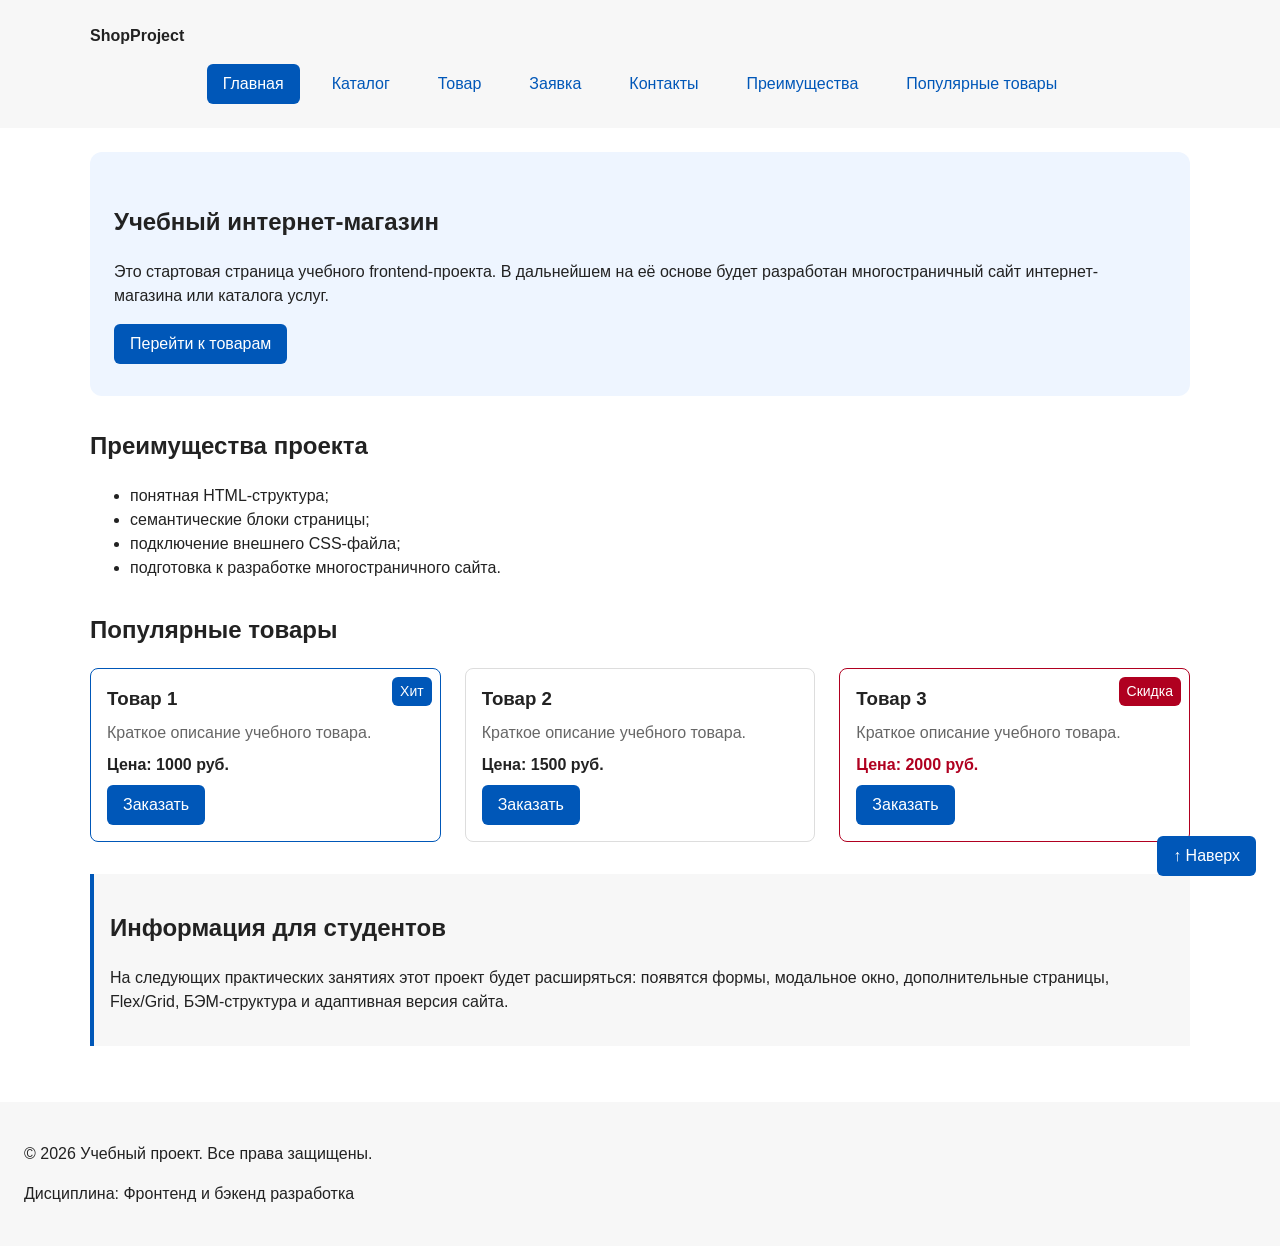
==== commit a3fe7871: "fix: prepare HTML CSS project for submission" ====
--- a/index.html
+++ b/index.html
@@ -18,10 +18,11 @@
         <ul class="site-nav__list">
           <li class="site-nav__item"><a class="site-nav__link site-nav__link--active" href="index.html">Главная</a></li>
           <li class="site-nav__item"><a class="site-nav__link" href="catalog.html">Каталог</a></li>
+          <li class="site-nav__item"><a class="site-nav__link" href="product.html">Товар</a></li>
+          <li class="site-nav__item"><a class="site-nav__link" href="order.html">Заявка</a></li>
           <li class="site-nav__item"><a class="site-nav__link" href="contacts.html">Контакты</a></li>
           <li class="site-nav__item"><a class="site-nav__link" href="index.html#advantages">Преимущества</a></li>
           <li class="site-nav__item"><a class="site-nav__link" href="index.html#popular">Популярные товары</a></li>
-          <li class="site-nav__item"><a class="site-nav__link" href="index.html#contacts">Обратная связь</a></li>
         </ul>
       </nav>
     </div>
@@ -54,6 +55,7 @@
 
       <div class="products-grid">
         <article class="product-card product-card--featured">
+          <span class="product-card__badge product-card__badge--hit">Хит</span>
           <h3 class="product-card__title">Товар 1</h3>
           <p class="product-card__description">Краткое описание учебного товара.</p>
           <p class="product-card__price">Цена: 1000 руб.</p>
@@ -71,7 +73,8 @@
           </button>
         </article>
 
-        <article class="product-card">
+        <article class="product-card product-card--discount">
+          <span class="product-card__badge product-card__badge--discount">Скидка</span>
           <h3 class="product-card__title">Товар 3</h3>
           <p class="product-card__description">Краткое описание учебного товара.</p>
           <p class="product-card__price">Цена: 2000 руб.</p>
@@ -200,5 +203,7 @@
     Форма успешно отправлена!
   </p>
 
+  <a class="to-top" href="#" aria-label="Наверх страницы">&uarr; Наверх</a>
+
 </body>
 </html>
--- a/css/style.css
+++ b/css/style.css
@@ -414,3 +414,140 @@
   border-left: 4px solid var(--color-success);
   background-color: var(--color-success-bg);
 }
+
+/* ===============================
+   7. Позиционирование и новые компоненты
+   =============================== */
+
+/* position: relative + absolute — бейдж внутри карточки */
+
+.product-card {
+  position: relative;
+}
+
+.product-card__badge {
+  position: absolute;
+  top: var(--space-sm);
+  right: var(--space-sm);
+  padding: var(--space-xs) var(--space-sm);
+  color: var(--color-white);
+  font-size: 14px;
+  background-color: var(--color-primary);
+  border-radius: var(--radius-sm);
+}
+
+.product-card__badge--hit {
+  background-color: var(--color-primary);
+}
+
+.product-card__badge--new {
+  background-color: var(--color-success);
+}
+
+.product-card__badge--discount {
+  background-color: var(--color-danger);
+}
+
+/* position: sticky — фильтры остаются на экране при прокрутке */
+
+.catalog-layout__filters {
+  position: sticky;
+  top: var(--space-lg);
+  align-self: start;
+}
+
+/* position: fixed + z-index — кнопка «Наверх» */
+
+.to-top {
+  position: fixed;
+  right: var(--space-lg);
+  bottom: var(--space-lg);
+  z-index: 20;
+  padding: var(--space-sm) var(--space-md);
+  color: var(--color-white);
+  text-decoration: none;
+  background-color: var(--color-primary);
+  border-radius: var(--radius-sm);
+}
+
+.to-top:hover {
+  color: var(--color-white);
+  background-color: var(--color-primary-dark);
+}
+
+.to-top:focus-visible {
+  outline: 2px solid var(--color-primary-dark);
+  outline-offset: 3px;
+}
+
+/* Страница товара */
+
+.product-details {
+  display: grid;
+  grid-template-columns: 1fr 1fr;
+  gap: var(--space-xl);
+  max-width: var(--container-width);
+  margin: 0 auto var(--space-xl);
+}
+
+.product-details__image {
+  display: block;
+  width: 100%;
+  height: auto;
+  border: 1px solid var(--color-border);
+  border-radius: var(--radius-md);
+}
+
+.product-details__title {
+  margin: var(--space-xs) 0 var(--space-md);
+}
+
+.product-details__description {
+  margin: 0 0 var(--space-md);
+}
+
+.product-details__price {
+  margin: 0 0 var(--space-lg);
+  font-size: 28px;
+  font-weight: 700;
+  color: var(--color-primary);
+}
+
+/* Таблица характеристик */
+
+.product-table {
+  width: 100%;
+  border-collapse: collapse;
+}
+
+.product-table__caption {
+  margin-bottom: var(--space-sm);
+  font-weight: 700;
+  text-align: left;
+}
+
+.product-table th,
+.product-table td {
+  padding: var(--space-sm) var(--space-md);
+  border: 1px solid var(--color-border);
+  text-align: left;
+}
+
+.product-table thead th {
+  color: var(--color-white);
+  background-color: var(--color-primary);
+}
+
+.product-table tbody tr:hover {
+  background-color: var(--color-surface-accent);
+}
+
+/* Контакты, форма на отдельной странице */
+
+.contact-list {
+  padding-left: var(--space-lg);
+}
+
+.order-form--page {
+  max-width: 560px;
+}
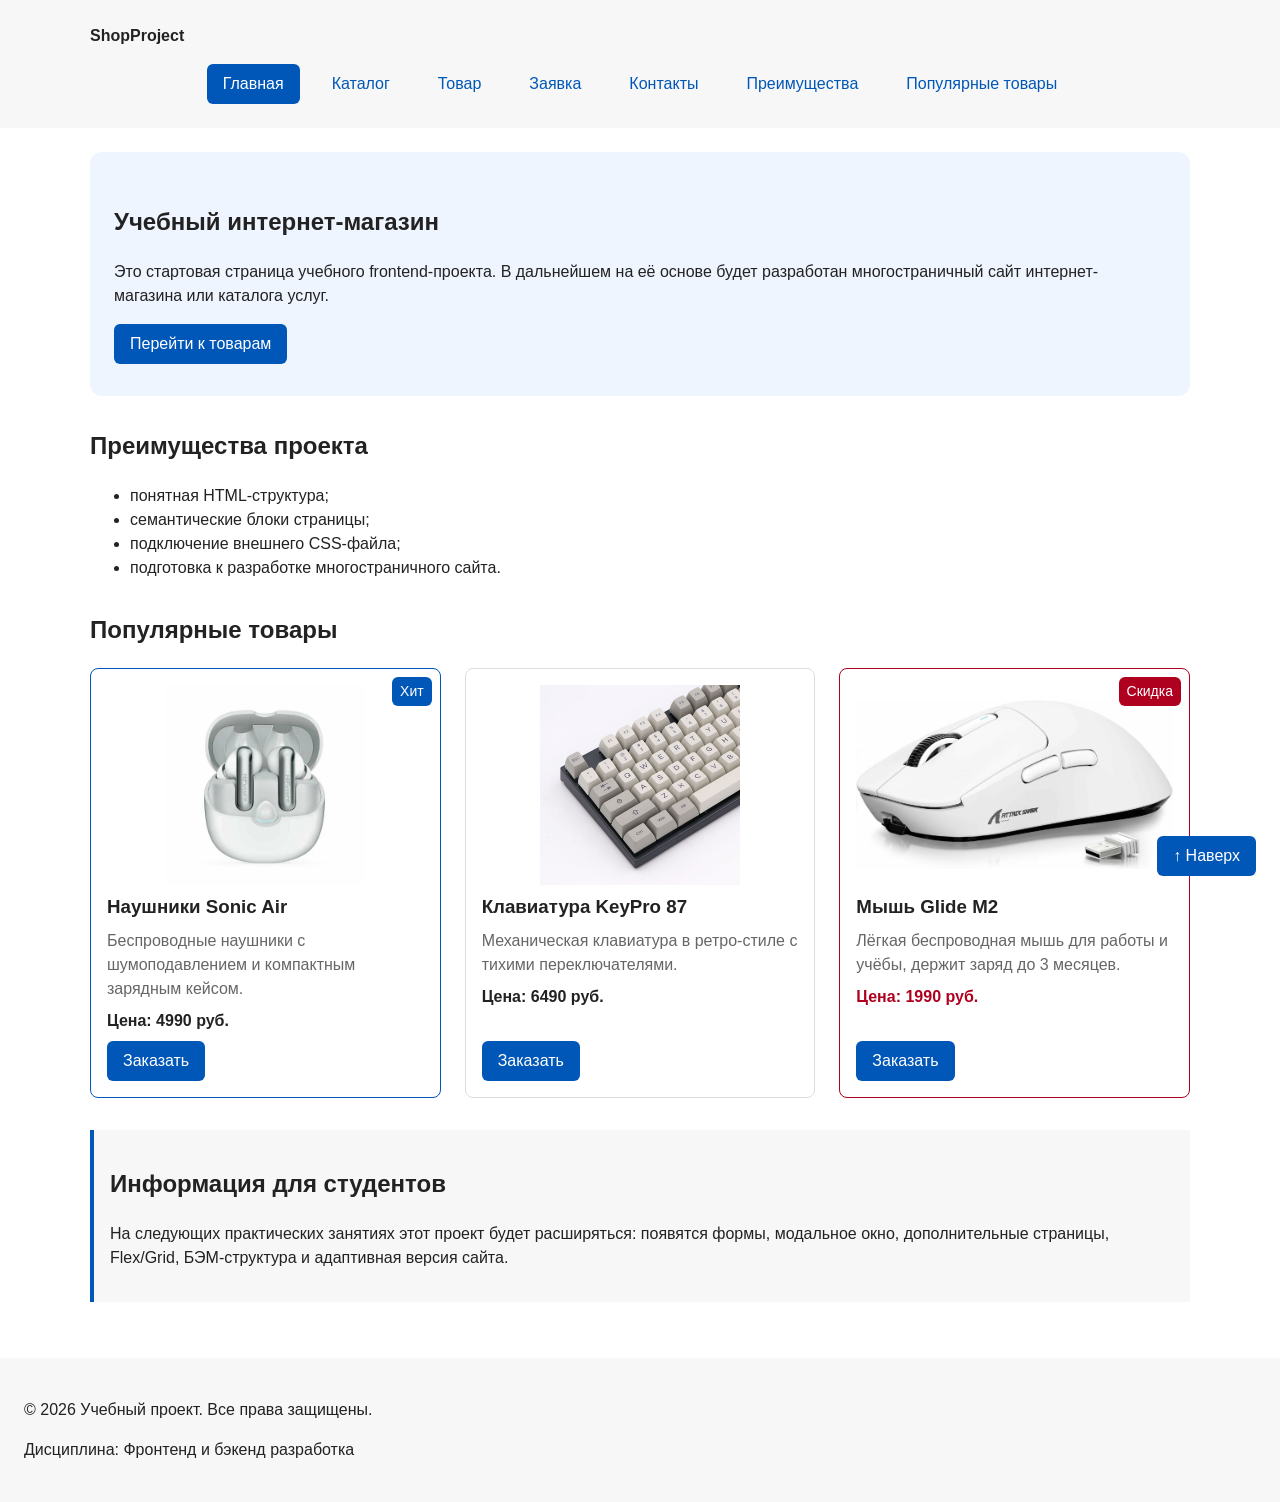
==== commit e8f60bee: "feat: add product images, descriptions and sticky header" ====
--- a/index.html
+++ b/index.html
@@ -56,29 +56,32 @@
       <div class="products-grid">
         <article class="product-card product-card--featured">
           <span class="product-card__badge product-card__badge--hit">Хит</span>
-          <h3 class="product-card__title">Товар 1</h3>
-          <p class="product-card__description">Краткое описание учебного товара.</p>
-          <p class="product-card__price">Цена: 1000 руб.</p>
-          <button class="button button--primary product-card__button" type="button" data-product="Товар 1">
+          <img class="product-card__image" src="images/headphones.jpg" alt="Наушники Sonic Air" width="300" height="200">
+          <h3 class="product-card__title">Наушники Sonic Air</h3>
+          <p class="product-card__description">Беспроводные наушники с шумоподавлением и компактным зарядным кейсом.</p>
+          <p class="product-card__price">Цена: 4990 руб.</p>
+          <button class="button button--primary product-card__button" type="button" data-product="Наушники Sonic Air">
             Заказать
           </button>
         </article>
 
         <article class="product-card">
-          <h3 class="product-card__title">Товар 2</h3>
-          <p class="product-card__description">Краткое описание учебного товара.</p>
-          <p class="product-card__price">Цена: 1500 руб.</p>
-          <button class="button button--primary product-card__button" type="button" data-product="Товар 2">
+          <img class="product-card__image" src="images/keyboard.jpg" alt="Клавиатура KeyPro 87" width="300" height="200">
+          <h3 class="product-card__title">Клавиатура KeyPro 87</h3>
+          <p class="product-card__description">Механическая клавиатура в ретро-стиле с тихими переключателями.</p>
+          <p class="product-card__price">Цена: 6490 руб.</p>
+          <button class="button button--primary product-card__button" type="button" data-product="Клавиатура KeyPro 87">
             Заказать
           </button>
         </article>
 
         <article class="product-card product-card--discount">
           <span class="product-card__badge product-card__badge--discount">Скидка</span>
-          <h3 class="product-card__title">Товар 3</h3>
-          <p class="product-card__description">Краткое описание учебного товара.</p>
-          <p class="product-card__price">Цена: 2000 руб.</p>
-          <button class="button button--primary product-card__button" type="button" data-product="Товар 3">
+          <img class="product-card__image" src="images/mouse.jpg" alt="Мышь Glide M2" width="300" height="200">
+          <h3 class="product-card__title">Мышь Glide M2</h3>
+          <p class="product-card__description">Лёгкая беспроводная мышь для работы и учёбы, держит заряд до 3 месяцев.</p>
+          <p class="product-card__price">Цена: 1990 руб.</p>
+          <button class="button button--primary product-card__button" type="button" data-product="Мышь Glide M2">
             Заказать
           </button>
         </article>
--- a/css/style.css
+++ b/css/style.css
@@ -128,6 +128,9 @@
    =============================== */
 
 .site-header {
+  position: sticky; /* шапка прилипает к верху при прокрутке */
+  top: 0;
+  z-index: 10; /* поверх карточек и остального контента */
   padding: var(--space-lg);
   background-color: var(--color-surface);
 }
@@ -259,6 +262,14 @@
   border-color: var(--color-danger);
 }
 
+.product-card__image {
+  display: block;
+  width: 100%;
+  height: 200px;
+  object-fit: contain;
+  border-radius: var(--radius-md);
+}
+
 .product-card__title {
   margin: 0;
   color: var(--color-text);
@@ -506,6 +517,15 @@
   margin: 0 0 var(--space-md);
 }
 
+.product-details__features {
+  margin: 0 0 var(--space-md);
+  padding-left: var(--space-lg);
+}
+
+.product-details__feature {
+  margin-bottom: var(--space-xs);
+}
+
 .product-details__price {
   margin: 0 0 var(--space-lg);
   font-size: 28px;
